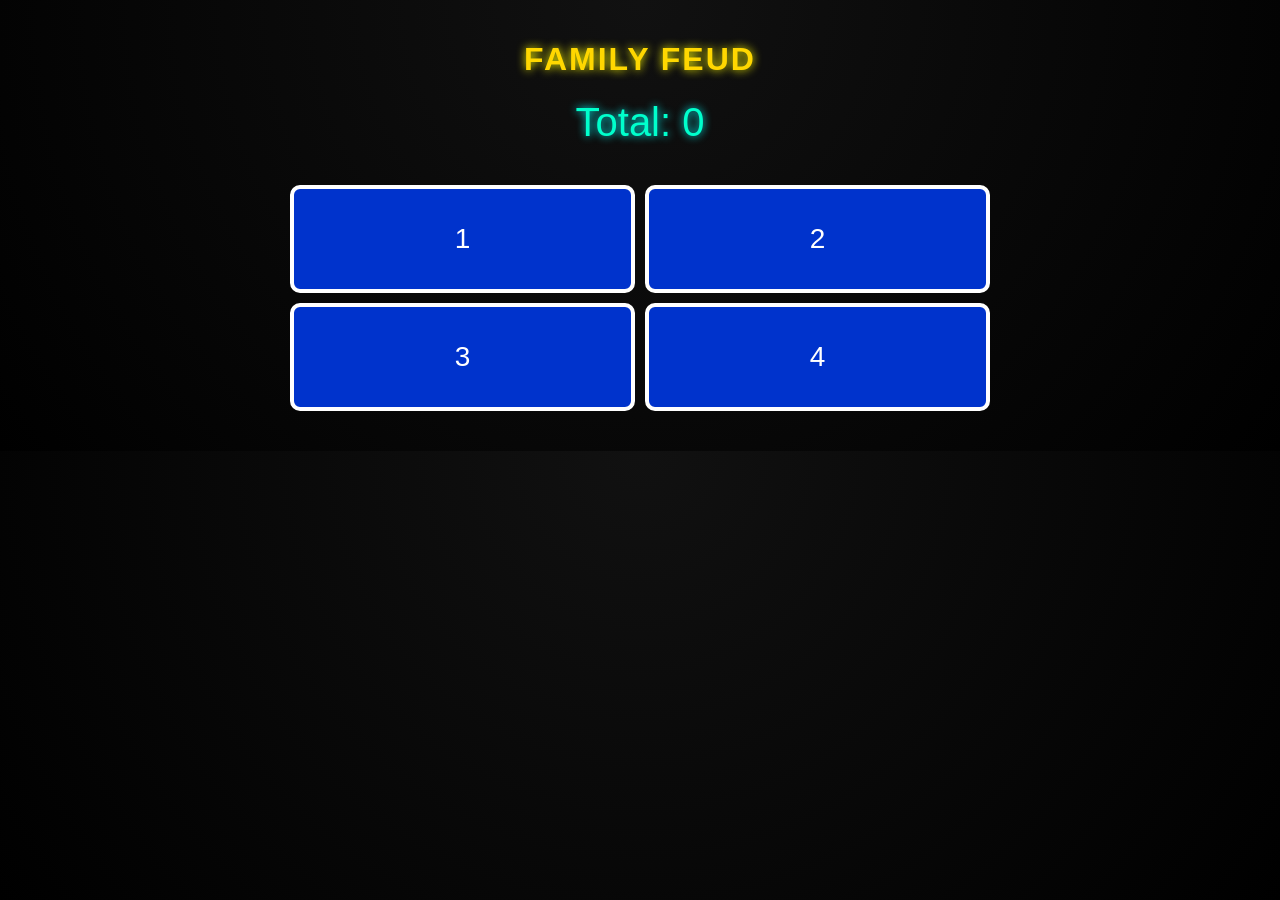
==== index.html @ cfb8a12e "Initial Commit" ====
<!DOCTYPE html>
<html lang="en">
<head>
<meta charset="UTF-8">
<title>Family Feud Board</title>
<style>
  body {
    background: radial-gradient(circle at top, #111 0%, #000 100%);
    color: white;
    font-family: 'Arial Black', sans-serif;
    text-align: center;
    margin: 0;
    padding: 0;
  }

  h1 {
    padding-top: 20px;
    color: gold;
    letter-spacing: 2px;
    text-shadow: 0 0 10px #ff0;
  }

  #totalPoints {
    font-size: 40px;
    color: #00ffcc;
    margin-top: 10px;
    text-shadow: 0 0 8px #0ff;
  }

  #board {
    display: grid;
    grid-template-columns: 1fr 1fr;
    grid-gap: 10px;
    max-width: 700px;
    margin: 40px auto;
  }

  .answer {
    position: relative;
    background: #0033cc;
    border: 4px solid #fff;
    border-radius: 10px;
    height: 100px;
    font-size: 28px;
    display: flex;
    align-items: center;
    justify-content: center;
    cursor: pointer;
    transition: transform 0.2s ease, background 0.2s ease;
  }

  .answer.revealed {
    background: gold;
    color: black;
    font-weight: bold;
  }

  .score {
    position: absolute;
    right: 15px;
    bottom: 10px;
    font-size: 20px;
  }

  #controls {
    margin-top: 20px;
  }

  button {
    background: red;
    color: white;
    border: none;
    border-radius: 8px;
    font-size: 20px;
    padding: 10px 20px;
    margin: 5px;
    cursor: pointer;
  }

  button:hover {
    background: darkred;
  }
</style>
</head>
<body>
<h1>FAMILY FEUD</h1>
<div id="totalPoints">Total: 0</div>

<div id="board"></div>


<script>
  // Example answers for one question
  const answers = [
    { text: "Hatsune Miku", points: 48 },
    { text: "Gojo", points: 36 },
    { text: "Naruto", points: 36 },
    { text: "Luffy", points: 24 },
  ];

  let total = 0;
  const board = document.getElementById("board");
  const totalDisplay = document.getElementById("totalPoints");

  function renderBoard() {
    board.innerHTML = "";
    total = 0;
    updateTotal();
    answers.forEach((ans, index) => {
      const div = document.createElement("div");
      div.className = "answer";
      div.dataset.index = index;
      div.textContent = `${index + 1}`;
      div.onclick = () => revealAnswer(index);
      board.appendChild(div);
    });
  }

  function revealAnswer(index) {
    const div = board.children[index];
    const ans = answers[index];
    if (!div.classList.contains("revealed")) {
      div.classList.add("revealed");
      div.innerHTML = `${ans.text}<span class="score">${ans.points}</span>`;
      total += ans.points;
      updateTotal();
    }
  }

  function updateTotal() {
    totalDisplay.textContent = `Total: ${total}`;
  }

  // Initialize
  renderBoard();
</script>
</body>
</html>
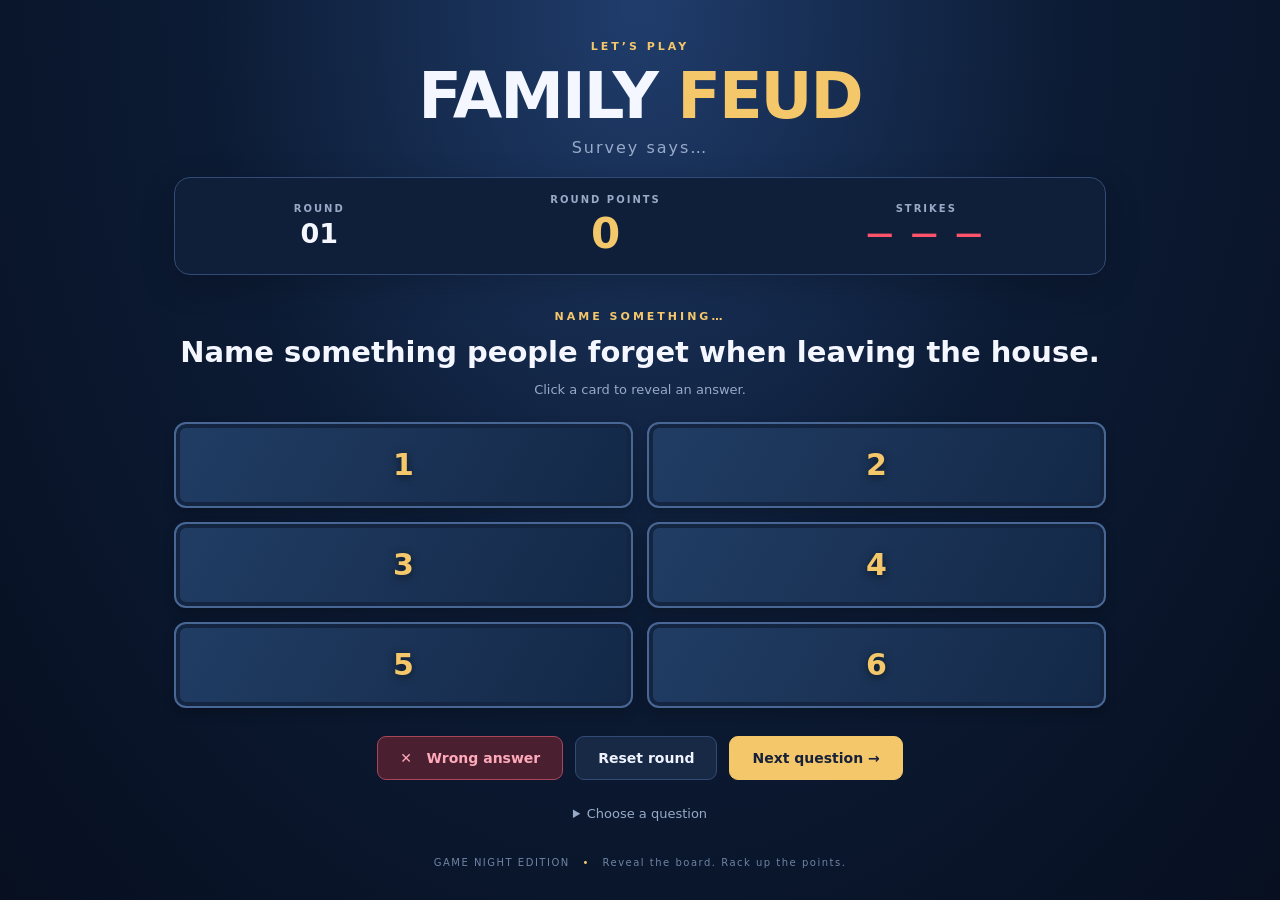
==== commit 5f6d58e5: "Add standalone Family Feud browser game" ====
--- a/index.html
+++ b/index.html
@@ -1,138 +1,28 @@
-<!DOCTYPE html>
-<html lang="en">
-<head>
-<meta charset="UTF-8">
-<title>Family Feud Board</title>
-<style>
-  body {
-    background: radial-gradient(circle at top, #111 0%, #000 100%);
-    color: white;
-    font-family: 'Arial Black', sans-serif;
-    text-align: center;
-    margin: 0;
-    padding: 0;
-  }
-
-  h1 {
-    padding-top: 20px;
-    color: gold;
-    letter-spacing: 2px;
-    text-shadow: 0 0 10px #ff0;
-  }
-
-  #totalPoints {
-    font-size: 40px;
-    color: #00ffcc;
-    margin-top: 10px;
-    text-shadow: 0 0 8px #0ff;
-  }
-
-  #board {
-    display: grid;
-    grid-template-columns: 1fr 1fr;
-    grid-gap: 10px;
-    max-width: 700px;
-    margin: 40px auto;
-  }
-
-  .answer {
-    position: relative;
-    background: #0033cc;
-    border: 4px solid #fff;
-    border-radius: 10px;
-    height: 100px;
-    font-size: 28px;
-    display: flex;
-    align-items: center;
-    justify-content: center;
-    cursor: pointer;
-    transition: transform 0.2s ease, background 0.2s ease;
-  }
-
-  .answer.revealed {
-    background: gold;
-    color: black;
-    font-weight: bold;
-  }
-
-  .score {
-    position: absolute;
-    right: 15px;
-    bottom: 10px;
-    font-size: 20px;
-  }
-
-  #controls {
-    margin-top: 20px;
-  }
-
-  button {
-    background: red;
-    color: white;
-    border: none;
-    border-radius: 8px;
-    font-size: 20px;
-    padding: 10px 20px;
-    margin: 5px;
-    cursor: pointer;
-  }
-
-  button:hover {
-    background: darkred;
-  }
-</style>
-</head>
-<body>
-<h1>FAMILY FEUD</h1>
-<div id="totalPoints">Total: 0</div>
-
-<div id="board"></div>
-
-
-<script>
-  // Example answers for one question
-  const answers = [
-    { text: "Hatsune Miku", points: 48 },
-    { text: "Gojo", points: 36 },
-    { text: "Naruto", points: 36 },
-    { text: "Luffy", points: 24 },
-  ];
-
-  let total = 0;
-  const board = document.getElementById("board");
-  const totalDisplay = document.getElementById("totalPoints");
-
-  function renderBoard() {
-    board.innerHTML = "";
-    total = 0;
-    updateTotal();
-    answers.forEach((ans, index) => {
-      const div = document.createElement("div");
-      div.className = "answer";
-      div.dataset.index = index;
-      div.textContent = `${index + 1}`;
-      div.onclick = () => revealAnswer(index);
-      board.appendChild(div);
-    });
-  }
-
-  function revealAnswer(index) {
-    const div = board.children[index];
-    const ans = answers[index];
-    if (!div.classList.contains("revealed")) {
-      div.classList.add("revealed");
-      div.innerHTML = `${ans.text}<span class="score">${ans.points}</span>`;
-      total += ans.points;
-      updateTotal();
-    }
-  }
-
-  function updateTotal() {
-    totalDisplay.textContent = `Total: ${total}`;
-  }
-
-  // Initialize
-  renderBoard();
-</script>
-</body>
-</html>
+<!doctype html>
+<html lang="en">
+<head>
+<meta charset="utf-8">
+<meta name="viewport" content="width=device-width, initial-scale=1">
+<title>Family Feud • Game Night</title>
+<link rel="stylesheet" href="styles.css">
+<script src="questions.js" defer></script>
+<script src="game.js" defer></script>
+</head>
+<body>
+<header><span class="eyebrow">LET’S PLAY</span><h1>Family <em>Feud</em></h1><p>Survey says…</p></header>
+<main>
+<section class="dashboard" aria-label="Round information">
+<div><span class="label">ROUND</span><strong id="round-number">01</strong></div>
+<div class="score"><span class="label">ROUND POINTS</span><strong id="score" aria-live="polite">0</strong></div>
+<div><span class="label">STRIKES</span><strong id="strikes" aria-label="0 of 3 strikes">— — —</strong></div>
+</section>
+<section class="question-panel"><span class="eyebrow">NAME SOMETHING…</span><h2 id="question"></h2><p id="status" aria-live="polite">Click a card to reveal an answer.</p></section>
+<section id="board" class="board" aria-label="Survey answers"></section>
+<div class="controls"><button id="wrong" class="wrong">✕ &nbsp; Wrong answer</button><button id="reset">Reset round</button><button id="next" class="next">Next question →</button></div>
+<details><summary>Choose a question</summary><label for="question-select">Jump to round</label><select id="question-select"></select></details>
+<p id="error" role="alert" hidden></p>
+</main>
+<footer>GAME NIGHT EDITION <span>•</span> Reveal the board. Rack up the points.</footer>
+<dialog id="strike-overlay" aria-labelledby="strike-title"><button id="dismiss-strikes" class="overlay-content"><span id="strike-title" class="eyebrow">WRONG ANSWER</span><span id="overlay-xs" class="big-xs"></span><span id="overlay-message">Click anywhere here to continue</span></button></dialog>
+</body>
+</html>
--- a/styles.css
+++ b/styles.css
@@ -0,0 +1,2 @@
+:root{color-scheme:dark;--gold:#f4c76b;--muted:#98aac8;--border:#314b76;--red:#ff536b;font-family:system-ui,-apple-system,BlinkMacSystemFont,"Segoe UI",sans-serif}
+*{box-sizing:border-box}body{margin:0;min-height:100vh;color:#f4f7ff;background:radial-gradient(ellipse at 50% 0,#203d6c 0,#0c1b34 48%,#070f20 100%)}header{text-align:center;padding:35px 16px 20px}.eyebrow{font-size:11px;letter-spacing:3px;font-weight:800;color:var(--gold)}h1{font-size:clamp(40px,6vw,64px);margin:5px 0;letter-spacing:-2px;text-transform:uppercase;font-weight:900}h1 em{font-style:normal;color:var(--gold)}header p{margin:0;color:var(--muted);letter-spacing:2px}main{max-width:980px;margin:auto;padding:0 24px}.dashboard{display:flex;justify-content:space-around;align-items:center;border:1px solid var(--border);border-radius:16px;background:#101f39;padding:16px;text-align:center;box-shadow:0 10px 35px #0003}.label{display:block;font-size:10px;font-weight:700;letter-spacing:2px;color:var(--muted);margin-bottom:4px}.dashboard strong{font-size:27px;font-variant-numeric:tabular-nums}.score strong{font-size:42px;color:var(--gold)}#strikes{color:var(--red);letter-spacing:4px}.question-panel{text-align:center;padding:30px 0 22px}h2{font-size:clamp(20px,3vw,29px);margin:10px 0;line-height:1.3}#status{color:var(--muted);font-size:13px;min-height:18px;margin:0}.board{display:grid;grid-template-columns:repeat(2,minmax(0,1fr));gap:14px}button,select{font:inherit}button{cursor:pointer}button:focus-visible,select:focus-visible,summary:focus-visible{outline:3px solid var(--gold);outline-offset:5px}.answer-card{height:86px;padding:0;border:0;background:none;perspective:1000px;color:#fff}.card-inner{display:block;position:relative;width:100%;height:100%;transition:transform .55s;transform-style:preserve-3d}.revealed .card-inner{transform:rotateX(180deg)}.card-front,.card-back{position:absolute;inset:0;display:flex;align-items:center;justify-content:center;backface-visibility:hidden;border-radius:12px;border:2px solid #486795;background:linear-gradient(120deg,#213d64,#132847);box-shadow:inset 0 0 0 4px #142542,0 5px 12px #0003}.card-front{font-size:30px;font-weight:800;color:var(--gold);text-shadow:0 2px 8px #0008}.answer-card:hover .card-front{border-color:var(--gold)}.card-back{transform:rotateX(180deg);justify-content:space-between;padding:14px 20px;border-color:var(--gold);font-size:19px;font-weight:700;text-align:left;gap:10px}.card-back strong{color:var(--gold);border-left:1px solid #627091;padding-left:15px;font-size:28px}.controls{display:flex;justify-content:center;gap:12px;flex-wrap:wrap;margin:28px 0 20px}.controls button{border:1px solid var(--border);background:#182945;color:#eef3ff;padding:13px 22px;border-radius:9px;font-size:14px;font-weight:700}.controls .wrong{background:#4a2031;border-color:#a9465c;color:#ffaaba}.controls .next{background:var(--gold);border-color:var(--gold);color:#172139}button:disabled{opacity:.45;cursor:default}.controls button:hover:not(:disabled){filter:brightness(1.15)}details{max-width:600px;margin:auto;color:var(--muted);font-size:13px}summary{text-align:center;cursor:pointer;padding:6px}details label{display:block;margin:14px 0 5px}select{width:100%;padding:12px;background:#14243e;color:white;border:1px solid var(--border);border-radius:8px}footer{text-align:center;color:#7084a5;font-size:10px;letter-spacing:1.5px;padding:30px 15px}footer span{padding:0 8px;color:var(--gold)}dialog{padding:0;border:0;width:100vw;max-width:none;height:100vh;max-height:none;background:#080f20e8;color:white}dialog::backdrop{background:#020610aa;backdrop-filter:blur(7px)}.overlay-content{width:100%;height:100%;background:transparent;border:0;color:#b6c2d8;display:flex;flex-direction:column;align-items:center;justify-content:center;gap:30px;padding:20px}.big-xs{color:var(--red);font-size:clamp(70px,19vw,220px);font-weight:900;text-shadow:0 0 50px #ff334455;white-space:nowrap}.overlay-content .eyebrow{color:#ffaaba}#error{padding:20px;border:1px solid var(--red);border-radius:10px;color:#ffaaba}@media(max-width:600px){main{padding:0 14px}header{padding-top:24px}.board{grid-template-columns:1fr;gap:10px}.answer-card{height:70px}.question-panel{padding:22px 0}.dashboard{padding:12px}.dashboard strong{font-size:22px}.score strong{font-size:34px}.controls{gap:8px}.controls button{padding:12px 14px}#strikes{letter-spacing:1px}.card-back{font-size:17px}}@media(prefers-reduced-motion:reduce){.card-inner{transition:none}}
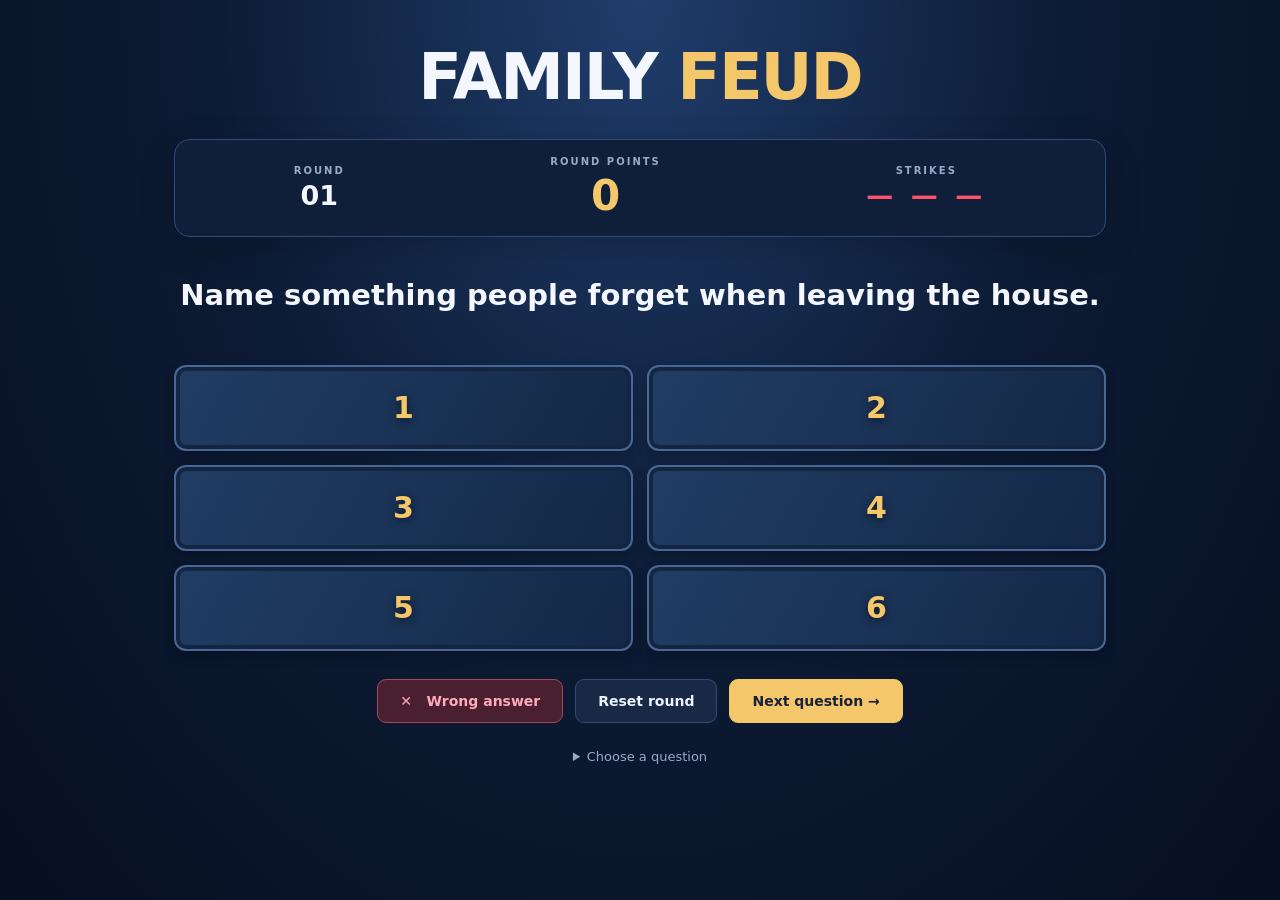
==== commit 5ebebee3: "Remove unnecisarry text" ====
--- a/index.html
+++ b/index.html
@@ -9,20 +9,19 @@
 <script src="game.js" defer></script>
 </head>
 <body>
-<header><span class="eyebrow">LET’S PLAY</span><h1>Family <em>Feud</em></h1><p>Survey says…</p></header>
+<header><h1>Family <em>Feud</em></h1></header>
 <main>
 <section class="dashboard" aria-label="Round information">
 <div><span class="label">ROUND</span><strong id="round-number">01</strong></div>
 <div class="score"><span class="label">ROUND POINTS</span><strong id="score" aria-live="polite">0</strong></div>
 <div><span class="label">STRIKES</span><strong id="strikes" aria-label="0 of 3 strikes">— — —</strong></div>
 </section>
-<section class="question-panel"><span class="eyebrow">NAME SOMETHING…</span><h2 id="question"></h2><p id="status" aria-live="polite">Click a card to reveal an answer.</p></section>
+<section class="question-panel"><h2 id="question"></h2><p id="status" aria-live="polite"></p></section>
 <section id="board" class="board" aria-label="Survey answers"></section>
 <div class="controls"><button id="wrong" class="wrong">✕ &nbsp; Wrong answer</button><button id="reset">Reset round</button><button id="next" class="next">Next question →</button></div>
 <details><summary>Choose a question</summary><label for="question-select">Jump to round</label><select id="question-select"></select></details>
 <p id="error" role="alert" hidden></p>
 </main>
-<footer>GAME NIGHT EDITION <span>•</span> Reveal the board. Rack up the points.</footer>
-<dialog id="strike-overlay" aria-labelledby="strike-title"><button id="dismiss-strikes" class="overlay-content"><span id="strike-title" class="eyebrow">WRONG ANSWER</span><span id="overlay-xs" class="big-xs"></span><span id="overlay-message">Click anywhere here to continue</span></button></dialog>
+<dialog id="strike-overlay" aria-labelledby="strike-title"><button id="dismiss-strikes" class="overlay-content"><span id="strike-title" class="eyebrow">WRONG ANSWER</span><span id="overlay-xs" class="big-xs"></span><span id="overlay-message"></span></button></dialog>
 </body>
 </html>
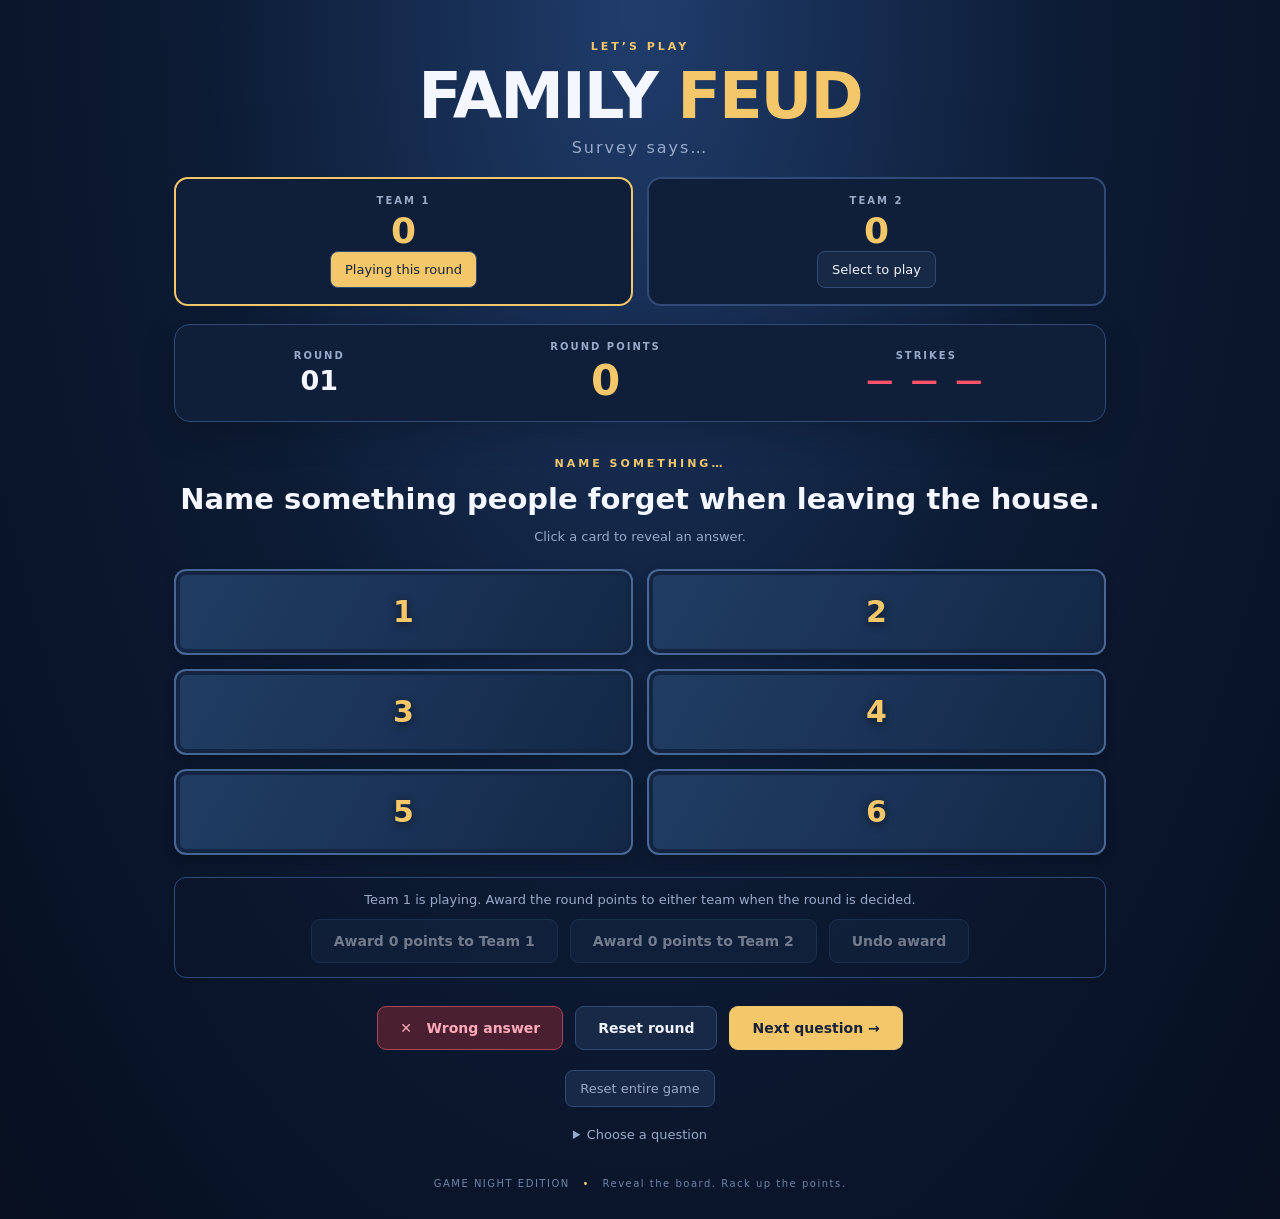
==== commit ab3b169c: "Add two-team scoring and manual round awards" ====
--- a/index.html
+++ b/index.html
@@ -9,19 +9,29 @@
 <script src="game.js" defer></script>
 </head>
 <body>
-<header><h1>Family <em>Feud</em></h1></header>
+<header><span class="eyebrow">LET’S PLAY</span><h1>Family <em>Feud</em></h1><p>Survey says…</p></header>
 <main>
+<section class="teams" aria-label="Team scores">
+<div class="team-panel" id="team-panel-0"><span class="label">TEAM 1</span><strong id="team-score-0" aria-live="polite">0</strong><button id="play-0" aria-pressed="true">Playing this round</button></div>
+<div class="team-panel" id="team-panel-1"><span class="label">TEAM 2</span><strong id="team-score-1" aria-live="polite">0</strong><button id="play-1" aria-pressed="false">Select to play</button></div>
+</section>
 <section class="dashboard" aria-label="Round information">
 <div><span class="label">ROUND</span><strong id="round-number">01</strong></div>
 <div class="score"><span class="label">ROUND POINTS</span><strong id="score" aria-live="polite">0</strong></div>
 <div><span class="label">STRIKES</span><strong id="strikes" aria-label="0 of 3 strikes">— — —</strong></div>
 </section>
-<section class="question-panel"><h2 id="question"></h2><p id="status" aria-live="polite"></p></section>
+<section class="question-panel"><span class="eyebrow">NAME SOMETHING…</span><h2 id="question"></h2><p id="status" aria-live="polite">Click a card to reveal an answer.</p></section>
 <section id="board" class="board" aria-label="Survey answers"></section>
+<section class="award-panel" aria-label="Award round points">
+<p id="award-status" aria-live="polite">Select the team playing, then award the round points to the winner.</p>
+<div class="controls"><button id="award-0">Award points to Team 1</button><button id="award-1">Award points to Team 2</button><button id="undo-award" disabled>Undo award</button></div>
+</section>
 <div class="controls"><button id="wrong" class="wrong">✕ &nbsp; Wrong answer</button><button id="reset">Reset round</button><button id="next" class="next">Next question →</button></div>
+<div class="game-reset"><button id="reset-game">Reset entire game</button></div>
 <details><summary>Choose a question</summary><label for="question-select">Jump to round</label><select id="question-select"></select></details>
 <p id="error" role="alert" hidden></p>
 </main>
-<dialog id="strike-overlay" aria-labelledby="strike-title"><button id="dismiss-strikes" class="overlay-content"><span id="strike-title" class="eyebrow">WRONG ANSWER</span><span id="overlay-xs" class="big-xs"></span><span id="overlay-message"></span></button></dialog>
+<footer>GAME NIGHT EDITION <span>•</span> Reveal the board. Rack up the points.</footer>
+<dialog id="strike-overlay" aria-labelledby="strike-title"><button id="dismiss-strikes" class="overlay-content"><span id="strike-title" class="eyebrow">WRONG ANSWER</span><span id="overlay-xs" class="big-xs"></span><span id="overlay-message">Click anywhere here to continue</span></button></dialog>
 </body>
 </html>
--- a/styles.css
+++ b/styles.css
@@ -1,2 +1,4 @@
 :root{color-scheme:dark;--gold:#f4c76b;--muted:#98aac8;--border:#314b76;--red:#ff536b;font-family:system-ui,-apple-system,BlinkMacSystemFont,"Segoe UI",sans-serif}
 *{box-sizing:border-box}body{margin:0;min-height:100vh;color:#f4f7ff;background:radial-gradient(ellipse at 50% 0,#203d6c 0,#0c1b34 48%,#070f20 100%)}header{text-align:center;padding:35px 16px 20px}.eyebrow{font-size:11px;letter-spacing:3px;font-weight:800;color:var(--gold)}h1{font-size:clamp(40px,6vw,64px);margin:5px 0;letter-spacing:-2px;text-transform:uppercase;font-weight:900}h1 em{font-style:normal;color:var(--gold)}header p{margin:0;color:var(--muted);letter-spacing:2px}main{max-width:980px;margin:auto;padding:0 24px}.dashboard{display:flex;justify-content:space-around;align-items:center;border:1px solid var(--border);border-radius:16px;background:#101f39;padding:16px;text-align:center;box-shadow:0 10px 35px #0003}.label{display:block;font-size:10px;font-weight:700;letter-spacing:2px;color:var(--muted);margin-bottom:4px}.dashboard strong{font-size:27px;font-variant-numeric:tabular-nums}.score strong{font-size:42px;color:var(--gold)}#strikes{color:var(--red);letter-spacing:4px}.question-panel{text-align:center;padding:30px 0 22px}h2{font-size:clamp(20px,3vw,29px);margin:10px 0;line-height:1.3}#status{color:var(--muted);font-size:13px;min-height:18px;margin:0}.board{display:grid;grid-template-columns:repeat(2,minmax(0,1fr));gap:14px}button,select{font:inherit}button{cursor:pointer}button:focus-visible,select:focus-visible,summary:focus-visible{outline:3px solid var(--gold);outline-offset:5px}.answer-card{height:86px;padding:0;border:0;background:none;perspective:1000px;color:#fff}.card-inner{display:block;position:relative;width:100%;height:100%;transition:transform .55s;transform-style:preserve-3d}.revealed .card-inner{transform:rotateX(180deg)}.card-front,.card-back{position:absolute;inset:0;display:flex;align-items:center;justify-content:center;backface-visibility:hidden;border-radius:12px;border:2px solid #486795;background:linear-gradient(120deg,#213d64,#132847);box-shadow:inset 0 0 0 4px #142542,0 5px 12px #0003}.card-front{font-size:30px;font-weight:800;color:var(--gold);text-shadow:0 2px 8px #0008}.answer-card:hover .card-front{border-color:var(--gold)}.card-back{transform:rotateX(180deg);justify-content:space-between;padding:14px 20px;border-color:var(--gold);font-size:19px;font-weight:700;text-align:left;gap:10px}.card-back strong{color:var(--gold);border-left:1px solid #627091;padding-left:15px;font-size:28px}.controls{display:flex;justify-content:center;gap:12px;flex-wrap:wrap;margin:28px 0 20px}.controls button{border:1px solid var(--border);background:#182945;color:#eef3ff;padding:13px 22px;border-radius:9px;font-size:14px;font-weight:700}.controls .wrong{background:#4a2031;border-color:#a9465c;color:#ffaaba}.controls .next{background:var(--gold);border-color:var(--gold);color:#172139}button:disabled{opacity:.45;cursor:default}.controls button:hover:not(:disabled){filter:brightness(1.15)}details{max-width:600px;margin:auto;color:var(--muted);font-size:13px}summary{text-align:center;cursor:pointer;padding:6px}details label{display:block;margin:14px 0 5px}select{width:100%;padding:12px;background:#14243e;color:white;border:1px solid var(--border);border-radius:8px}footer{text-align:center;color:#7084a5;font-size:10px;letter-spacing:1.5px;padding:30px 15px}footer span{padding:0 8px;color:var(--gold)}dialog{padding:0;border:0;width:100vw;max-width:none;height:100vh;max-height:none;background:#080f20e8;color:white}dialog::backdrop{background:#020610aa;backdrop-filter:blur(7px)}.overlay-content{width:100%;height:100%;background:transparent;border:0;color:#b6c2d8;display:flex;flex-direction:column;align-items:center;justify-content:center;gap:30px;padding:20px}.big-xs{color:var(--red);font-size:clamp(70px,19vw,220px);font-weight:900;text-shadow:0 0 50px #ff334455;white-space:nowrap}.overlay-content .eyebrow{color:#ffaaba}#error{padding:20px;border:1px solid var(--red);border-radius:10px;color:#ffaaba}@media(max-width:600px){main{padding:0 14px}header{padding-top:24px}.board{grid-template-columns:1fr;gap:10px}.answer-card{height:70px}.question-panel{padding:22px 0}.dashboard{padding:12px}.dashboard strong{font-size:22px}.score strong{font-size:34px}.controls{gap:8px}.controls button{padding:12px 14px}#strikes{letter-spacing:1px}.card-back{font-size:17px}}@media(prefers-reduced-motion:reduce){.card-inner{transition:none}}
+
+.teams{display:grid;grid-template-columns:1fr 1fr;gap:14px;margin-bottom:18px}.team-panel{background:#101f39;border:2px solid var(--border);border-radius:14px;padding:16px;text-align:center}.team-panel.active{border-color:var(--gold)}.team-panel strong{display:block;font-size:36px;color:var(--gold);font-variant-numeric:tabular-nums}.team-panel button,.game-reset button{border:1px solid var(--border);border-radius:8px;background:#182945;color:#eef3ff;padding:10px 14px;font:inherit;font-size:13px;cursor:pointer}.team-panel button[aria-pressed=true]{background:var(--gold);color:#172139}.award-panel{margin-top:22px;border:1px solid var(--border);border-radius:12px;padding:14px;text-align:center}.award-panel p{color:var(--muted);font-size:13px;margin:0}.award-panel .controls{margin:12px 0 0}.game-reset{text-align:center;margin:0 0 14px}.game-reset button{color:var(--muted)}
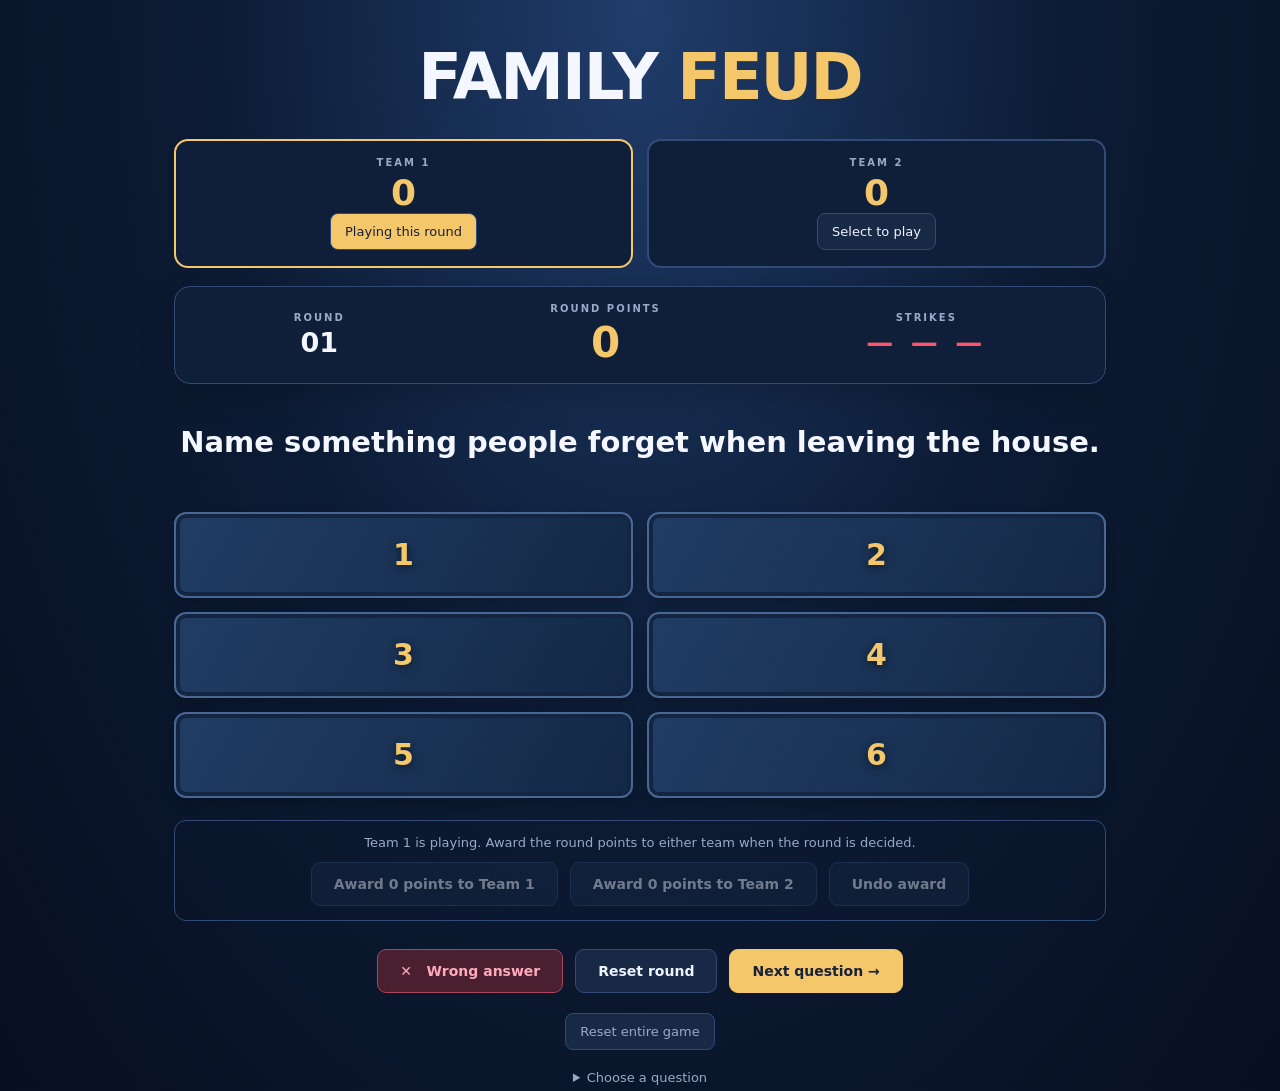
==== commit 74b37130: "Merge remote game text cleanup with team scoring" ====
--- a/index.html
+++ b/index.html
@@ -9,7 +9,7 @@
 <script src="game.js" defer></script>
 </head>
 <body>
-<header><span class="eyebrow">LET’S PLAY</span><h1>Family <em>Feud</em></h1><p>Survey says…</p></header>
+<header><h1>Family <em>Feud</em></h1></header>
 <main>
 <section class="teams" aria-label="Team scores">
 <div class="team-panel" id="team-panel-0"><span class="label">TEAM 1</span><strong id="team-score-0" aria-live="polite">0</strong><button id="play-0" aria-pressed="true">Playing this round</button></div>
@@ -20,7 +20,7 @@
 <div class="score"><span class="label">ROUND POINTS</span><strong id="score" aria-live="polite">0</strong></div>
 <div><span class="label">STRIKES</span><strong id="strikes" aria-label="0 of 3 strikes">— — —</strong></div>
 </section>
-<section class="question-panel"><span class="eyebrow">NAME SOMETHING…</span><h2 id="question"></h2><p id="status" aria-live="polite">Click a card to reveal an answer.</p></section>
+<section class="question-panel"><h2 id="question"></h2><p id="status" aria-live="polite"></p></section>
 <section id="board" class="board" aria-label="Survey answers"></section>
 <section class="award-panel" aria-label="Award round points">
 <p id="award-status" aria-live="polite">Select the team playing, then award the round points to the winner.</p>
@@ -31,7 +31,6 @@
 <details><summary>Choose a question</summary><label for="question-select">Jump to round</label><select id="question-select"></select></details>
 <p id="error" role="alert" hidden></p>
 </main>
-<footer>GAME NIGHT EDITION <span>•</span> Reveal the board. Rack up the points.</footer>
-<dialog id="strike-overlay" aria-labelledby="strike-title"><button id="dismiss-strikes" class="overlay-content"><span id="strike-title" class="eyebrow">WRONG ANSWER</span><span id="overlay-xs" class="big-xs"></span><span id="overlay-message">Click anywhere here to continue</span></button></dialog>
+<dialog id="strike-overlay" aria-labelledby="strike-title"><button id="dismiss-strikes" class="overlay-content"><span id="strike-title" class="eyebrow">WRONG ANSWER</span><span id="overlay-xs" class="big-xs"></span><span id="overlay-message"></span></button></dialog>
 </body>
 </html>
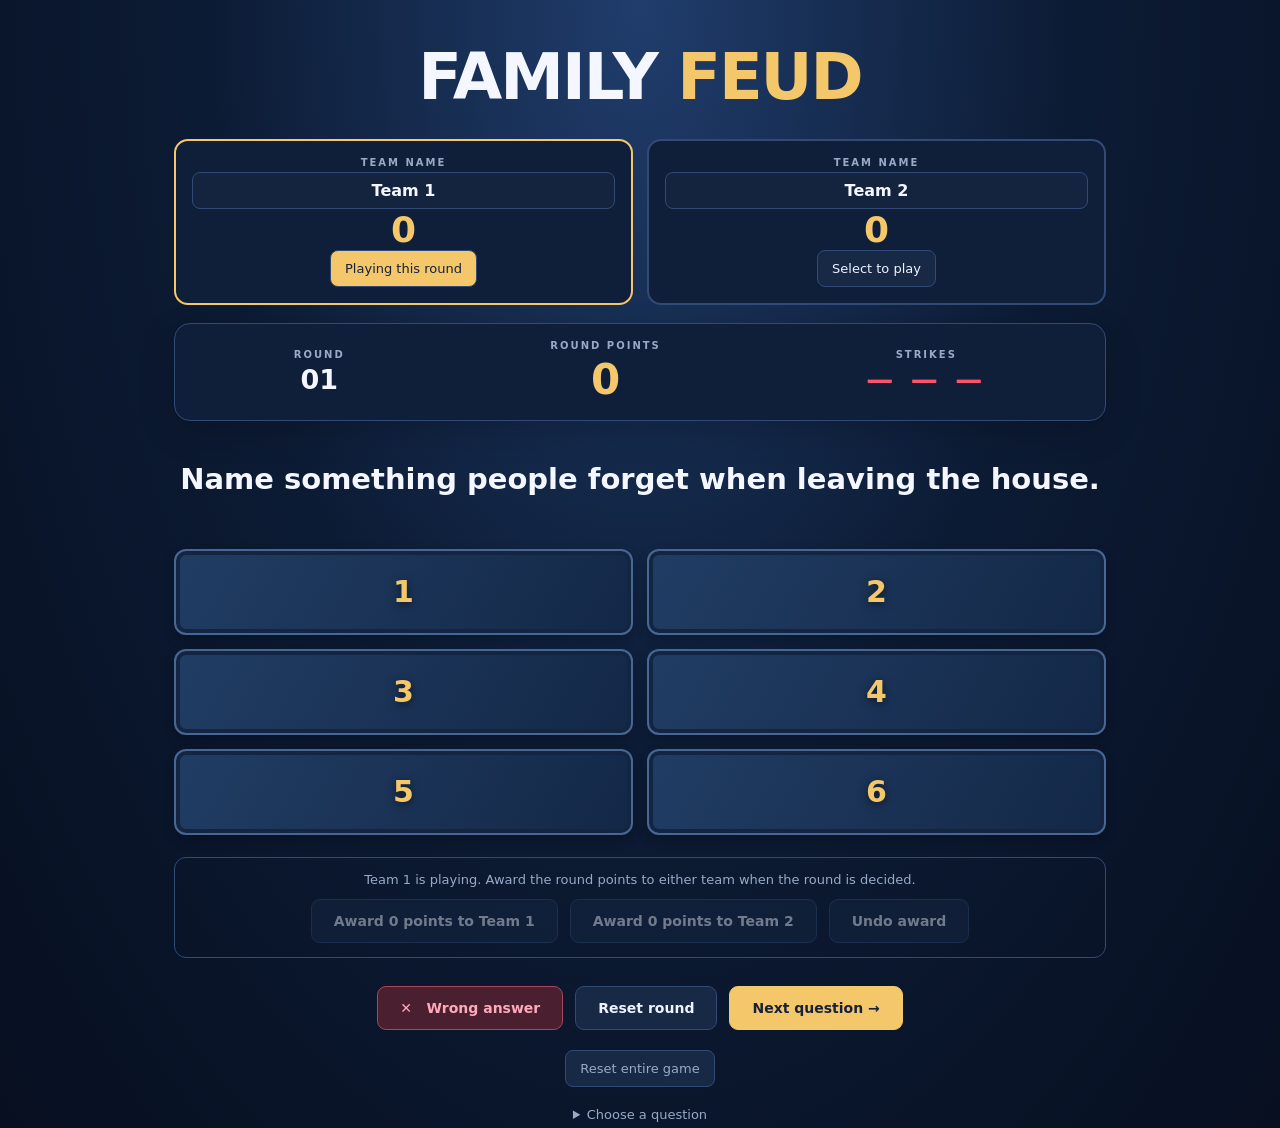
==== commit 936f2adb: "Match final round styling and add editable team names" ====
--- a/index.html
+++ b/index.html
@@ -12,8 +12,8 @@
 <header><h1>Family <em>Feud</em></h1></header>
 <main>
 <section class="teams" aria-label="Team scores">
-<div class="team-panel" id="team-panel-0"><span class="label">TEAM 1</span><strong id="team-score-0" aria-live="polite">0</strong><button id="play-0" aria-pressed="true">Playing this round</button></div>
-<div class="team-panel" id="team-panel-1"><span class="label">TEAM 2</span><strong id="team-score-1" aria-live="polite">0</strong><button id="play-1" aria-pressed="false">Select to play</button></div>
+<div class="team-panel" id="team-panel-0"><label class="label" for="team-name-0">TEAM NAME</label><input class="team-name" id="team-name-0" type="text" maxlength="40" value="Team 1" placeholder="Team 1" autocomplete="off"><strong id="team-score-0" aria-live="polite">0</strong><button id="play-0" aria-pressed="true">Playing this round</button></div>
+<div class="team-panel" id="team-panel-1"><label class="label" for="team-name-1">TEAM NAME</label><input class="team-name" id="team-name-1" type="text" maxlength="40" value="Team 2" placeholder="Team 2" autocomplete="off"><strong id="team-score-1" aria-live="polite">0</strong><button id="play-1" aria-pressed="false">Select to play</button></div>
 </section>
 <section class="dashboard" aria-label="Round information">
 <div><span class="label">ROUND</span><strong id="round-number">01</strong></div>
--- a/styles.css
+++ b/styles.css
@@ -2,3 +2,5 @@
 *{box-sizing:border-box}body{margin:0;min-height:100vh;color:#f4f7ff;background:radial-gradient(ellipse at 50% 0,#203d6c 0,#0c1b34 48%,#070f20 100%)}header{text-align:center;padding:35px 16px 20px}.eyebrow{font-size:11px;letter-spacing:3px;font-weight:800;color:var(--gold)}h1{font-size:clamp(40px,6vw,64px);margin:5px 0;letter-spacing:-2px;text-transform:uppercase;font-weight:900}h1 em{font-style:normal;color:var(--gold)}header p{margin:0;color:var(--muted);letter-spacing:2px}main{max-width:980px;margin:auto;padding:0 24px}.dashboard{display:flex;justify-content:space-around;align-items:center;border:1px solid var(--border);border-radius:16px;background:#101f39;padding:16px;text-align:center;box-shadow:0 10px 35px #0003}.label{display:block;font-size:10px;font-weight:700;letter-spacing:2px;color:var(--muted);margin-bottom:4px}.dashboard strong{font-size:27px;font-variant-numeric:tabular-nums}.score strong{font-size:42px;color:var(--gold)}#strikes{color:var(--red);letter-spacing:4px}.question-panel{text-align:center;padding:30px 0 22px}h2{font-size:clamp(20px,3vw,29px);margin:10px 0;line-height:1.3}#status{color:var(--muted);font-size:13px;min-height:18px;margin:0}.board{display:grid;grid-template-columns:repeat(2,minmax(0,1fr));gap:14px}button,select{font:inherit}button{cursor:pointer}button:focus-visible,select:focus-visible,summary:focus-visible{outline:3px solid var(--gold);outline-offset:5px}.answer-card{height:86px;padding:0;border:0;background:none;perspective:1000px;color:#fff}.card-inner{display:block;position:relative;width:100%;height:100%;transition:transform .55s;transform-style:preserve-3d}.revealed .card-inner{transform:rotateX(180deg)}.card-front,.card-back{position:absolute;inset:0;display:flex;align-items:center;justify-content:center;backface-visibility:hidden;border-radius:12px;border:2px solid #486795;background:linear-gradient(120deg,#213d64,#132847);box-shadow:inset 0 0 0 4px #142542,0 5px 12px #0003}.card-front{font-size:30px;font-weight:800;color:var(--gold);text-shadow:0 2px 8px #0008}.answer-card:hover .card-front{border-color:var(--gold)}.card-back{transform:rotateX(180deg);justify-content:space-between;padding:14px 20px;border-color:var(--gold);font-size:19px;font-weight:700;text-align:left;gap:10px}.card-back strong{color:var(--gold);border-left:1px solid #627091;padding-left:15px;font-size:28px}.controls{display:flex;justify-content:center;gap:12px;flex-wrap:wrap;margin:28px 0 20px}.controls button{border:1px solid var(--border);background:#182945;color:#eef3ff;padding:13px 22px;border-radius:9px;font-size:14px;font-weight:700}.controls .wrong{background:#4a2031;border-color:#a9465c;color:#ffaaba}.controls .next{background:var(--gold);border-color:var(--gold);color:#172139}button:disabled{opacity:.45;cursor:default}.controls button:hover:not(:disabled){filter:brightness(1.15)}details{max-width:600px;margin:auto;color:var(--muted);font-size:13px}summary{text-align:center;cursor:pointer;padding:6px}details label{display:block;margin:14px 0 5px}select{width:100%;padding:12px;background:#14243e;color:white;border:1px solid var(--border);border-radius:8px}footer{text-align:center;color:#7084a5;font-size:10px;letter-spacing:1.5px;padding:30px 15px}footer span{padding:0 8px;color:var(--gold)}dialog{padding:0;border:0;width:100vw;max-width:none;height:100vh;max-height:none;background:#080f20e8;color:white}dialog::backdrop{background:#020610aa;backdrop-filter:blur(7px)}.overlay-content{width:100%;height:100%;background:transparent;border:0;color:#b6c2d8;display:flex;flex-direction:column;align-items:center;justify-content:center;gap:30px;padding:20px}.big-xs{color:var(--red);font-size:clamp(70px,19vw,220px);font-weight:900;text-shadow:0 0 50px #ff334455;white-space:nowrap}.overlay-content .eyebrow{color:#ffaaba}#error{padding:20px;border:1px solid var(--red);border-radius:10px;color:#ffaaba}@media(max-width:600px){main{padding:0 14px}header{padding-top:24px}.board{grid-template-columns:1fr;gap:10px}.answer-card{height:70px}.question-panel{padding:22px 0}.dashboard{padding:12px}.dashboard strong{font-size:22px}.score strong{font-size:34px}.controls{gap:8px}.controls button{padding:12px 14px}#strikes{letter-spacing:1px}.card-back{font-size:17px}}@media(prefers-reduced-motion:reduce){.card-inner{transition:none}}
 
 .teams{display:grid;grid-template-columns:1fr 1fr;gap:14px;margin-bottom:18px}.team-panel{background:#101f39;border:2px solid var(--border);border-radius:14px;padding:16px;text-align:center}.team-panel.active{border-color:var(--gold)}.team-panel strong{display:block;font-size:36px;color:var(--gold);font-variant-numeric:tabular-nums}.team-panel button,.game-reset button{border:1px solid var(--border);border-radius:8px;background:#182945;color:#eef3ff;padding:10px 14px;font:inherit;font-size:13px;cursor:pointer}.team-panel button[aria-pressed=true]{background:var(--gold);color:#172139}.award-panel{margin-top:22px;border:1px solid var(--border);border-radius:12px;padding:14px;text-align:center}.award-panel p{color:var(--muted);font-size:13px;margin:0}.award-panel .controls{margin:12px 0 0}.game-reset{text-align:center;margin:0 0 14px}.game-reset button{color:var(--muted)}
+
+.team-name{display:block;width:100%;min-width:0;text-align:center;color:#f4f7ff;background:#14243e;border:1px solid var(--border);border-radius:8px;padding:8px;font:inherit;font-weight:700}.team-name:focus-visible{outline:3px solid var(--gold);outline-offset:3px}.award-panel button{overflow-wrap:anywhere;max-width:100%}.final-page #instructions{text-align:center;color:var(--muted);font-size:13px;margin:20px 0}.final-page #board{display:grid;grid-template-columns:repeat(2,minmax(0,1fr));gap:20px;margin-bottom:30px}.final-page .player{min-width:0}.final-page .player h2{text-align:center;color:var(--gold);font-size:20px;margin:12px 0 18px}.final-page .row{display:grid;grid-template-columns:minmax(0,1fr) auto;gap:15px;align-items:center;min-height:78px;padding:16px 20px;margin:12px 0;border:2px solid #486795;border-radius:12px;background:linear-gradient(120deg,#213d64,#132847);box-shadow:inset 0 0 0 4px #142542,0 5px 12px #0003;cursor:pointer;font-size:19px;font-weight:700}.final-page .row:hover,.final-page .row.revealed-answer{border-color:var(--gold)}.final-page .row.revealed-points{border-color:var(--gold);background:#203755}.final-page .row:focus-visible{outline:3px solid var(--gold);outline-offset:4px}.final-page .answer{overflow-wrap:anywhere}.final-page .points{color:var(--gold);font-size:28px;border-left:1px solid #627091;padding-left:15px}@media(max-width:600px){.final-page #board{grid-template-columns:1fr;gap:10px}.final-page .row{min-height:70px}}
